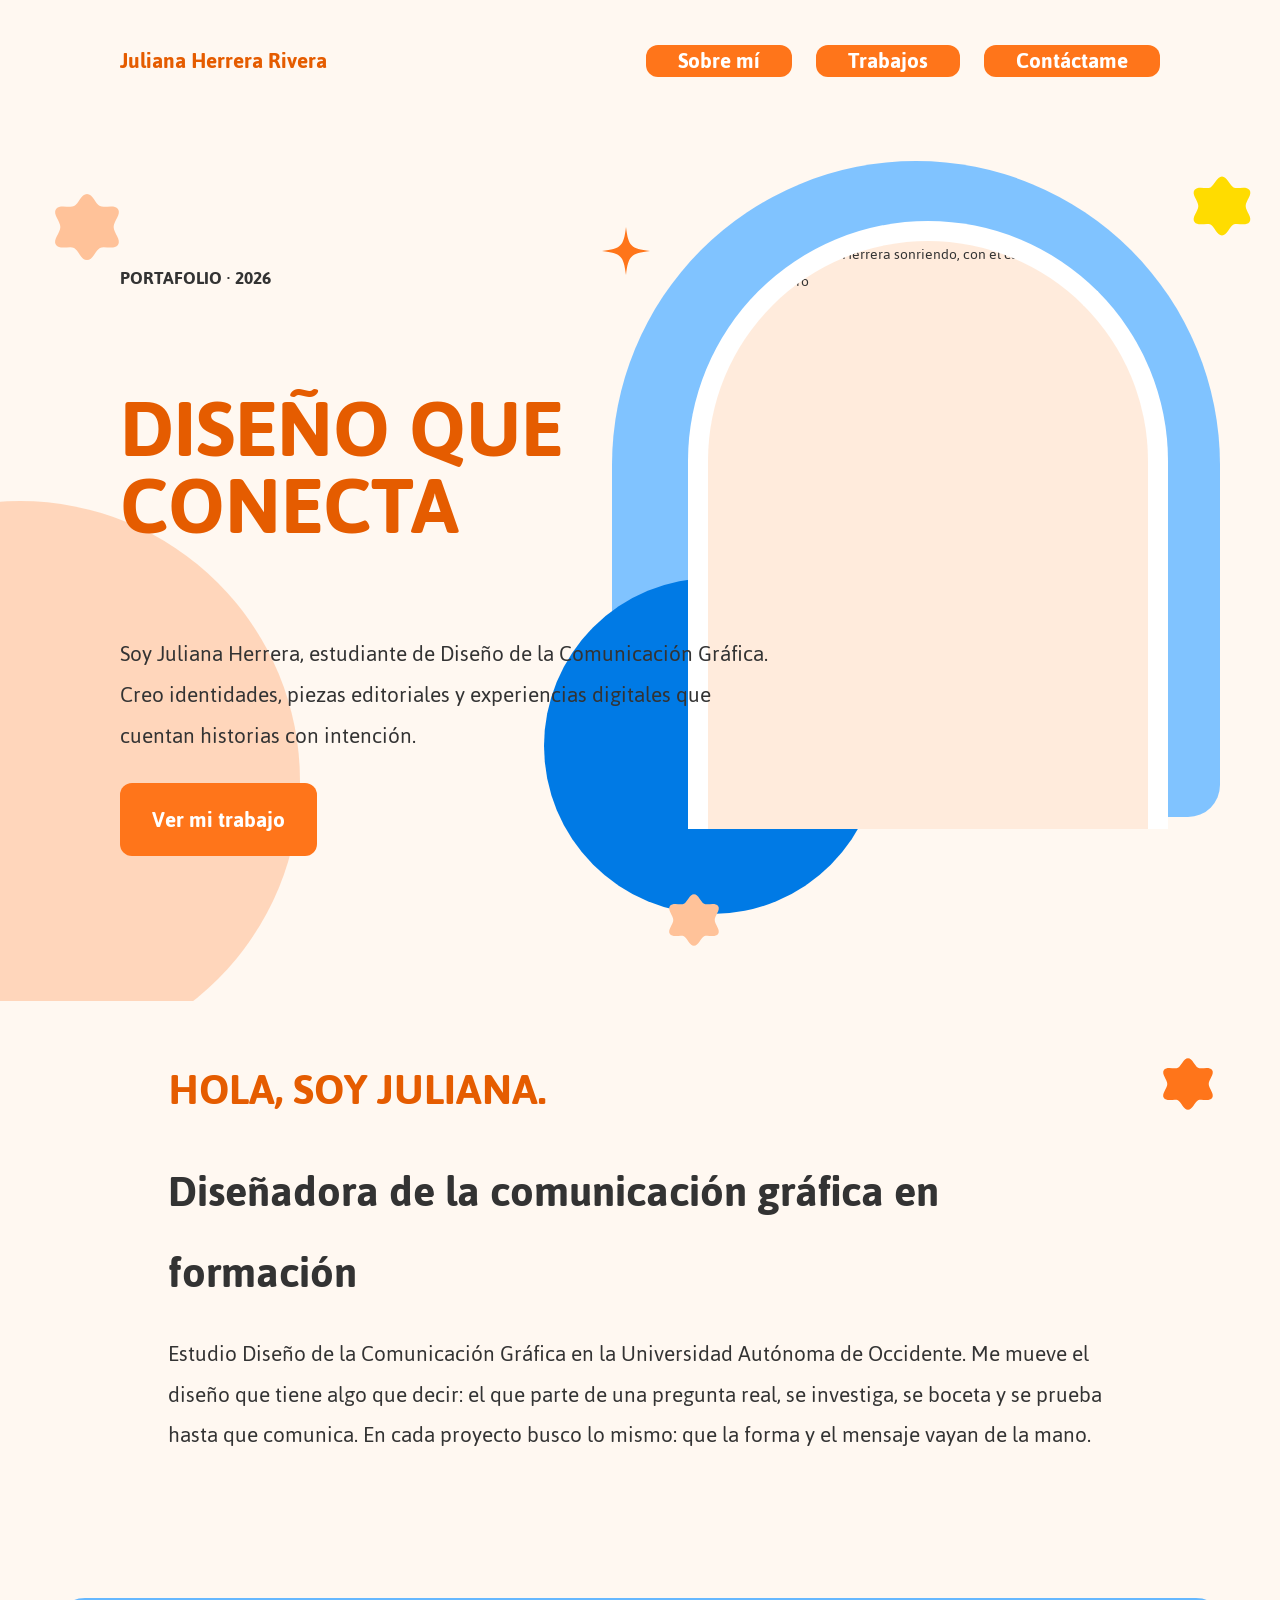
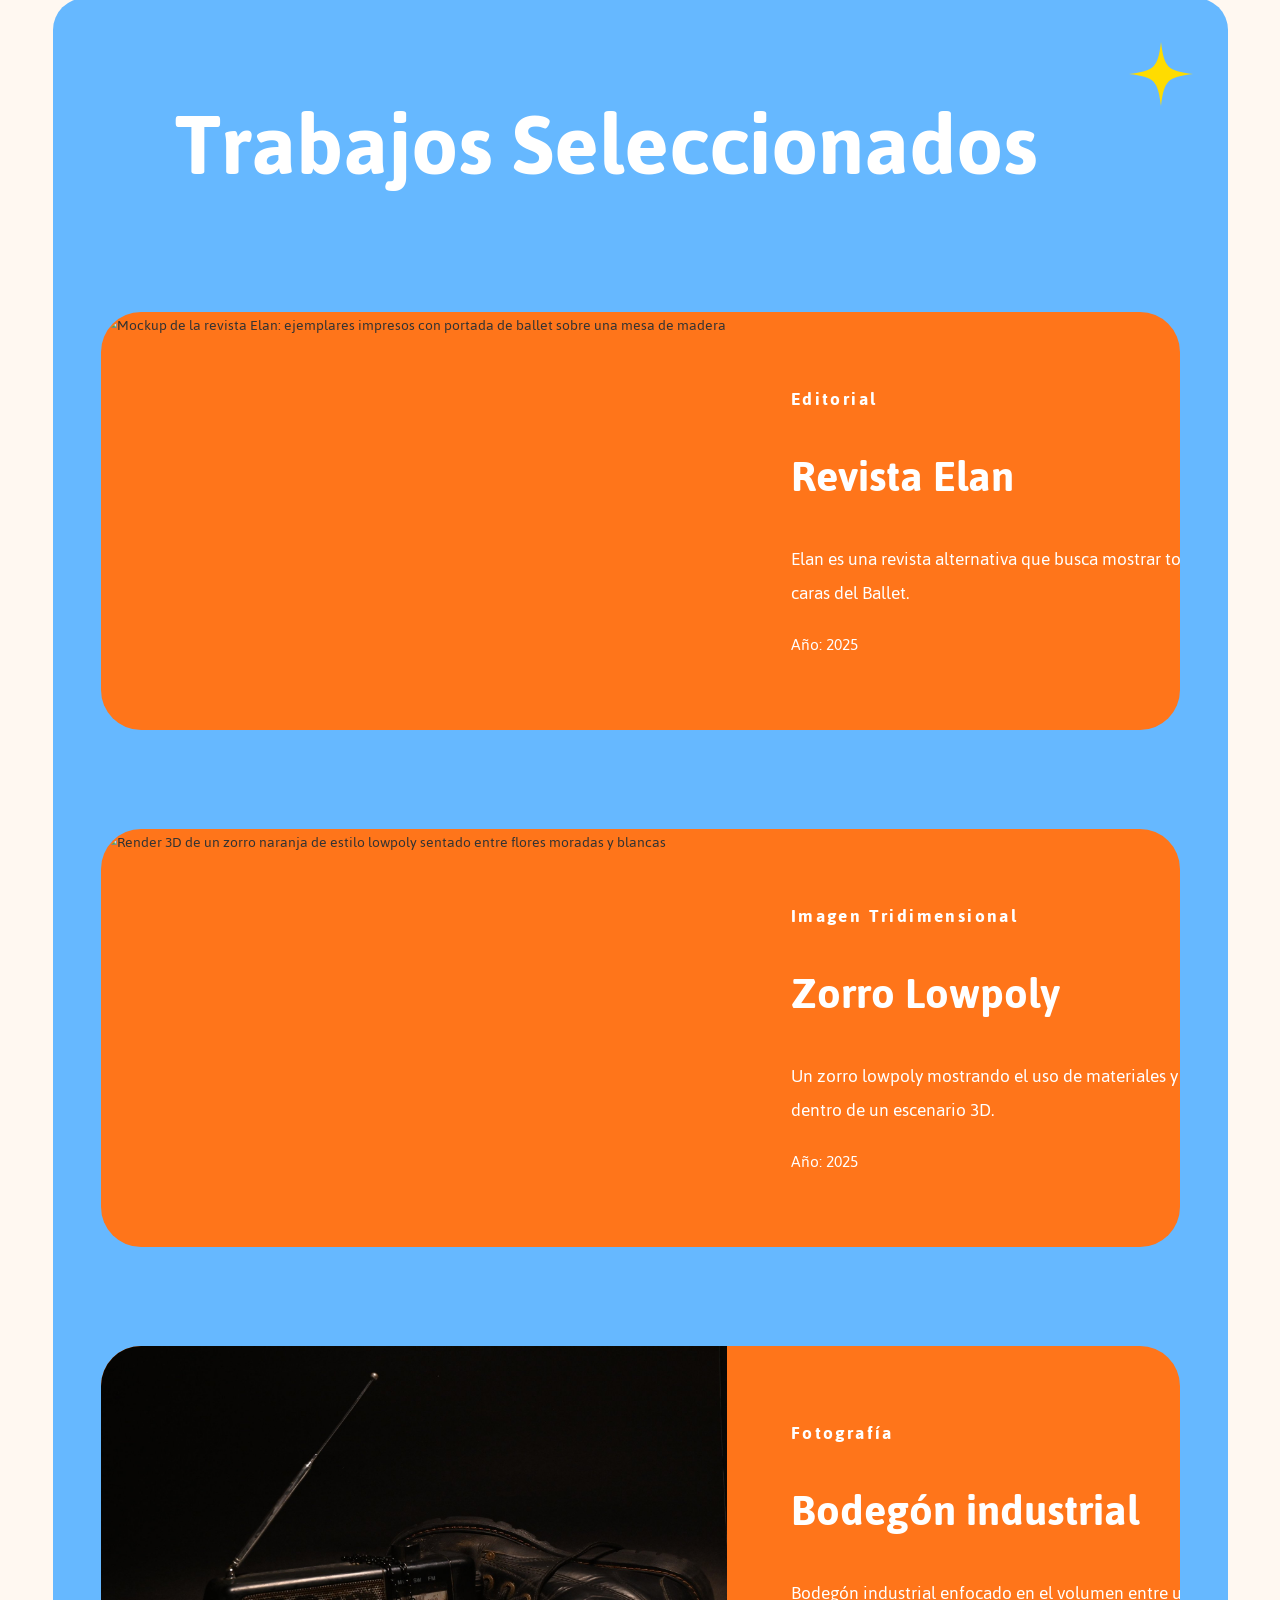
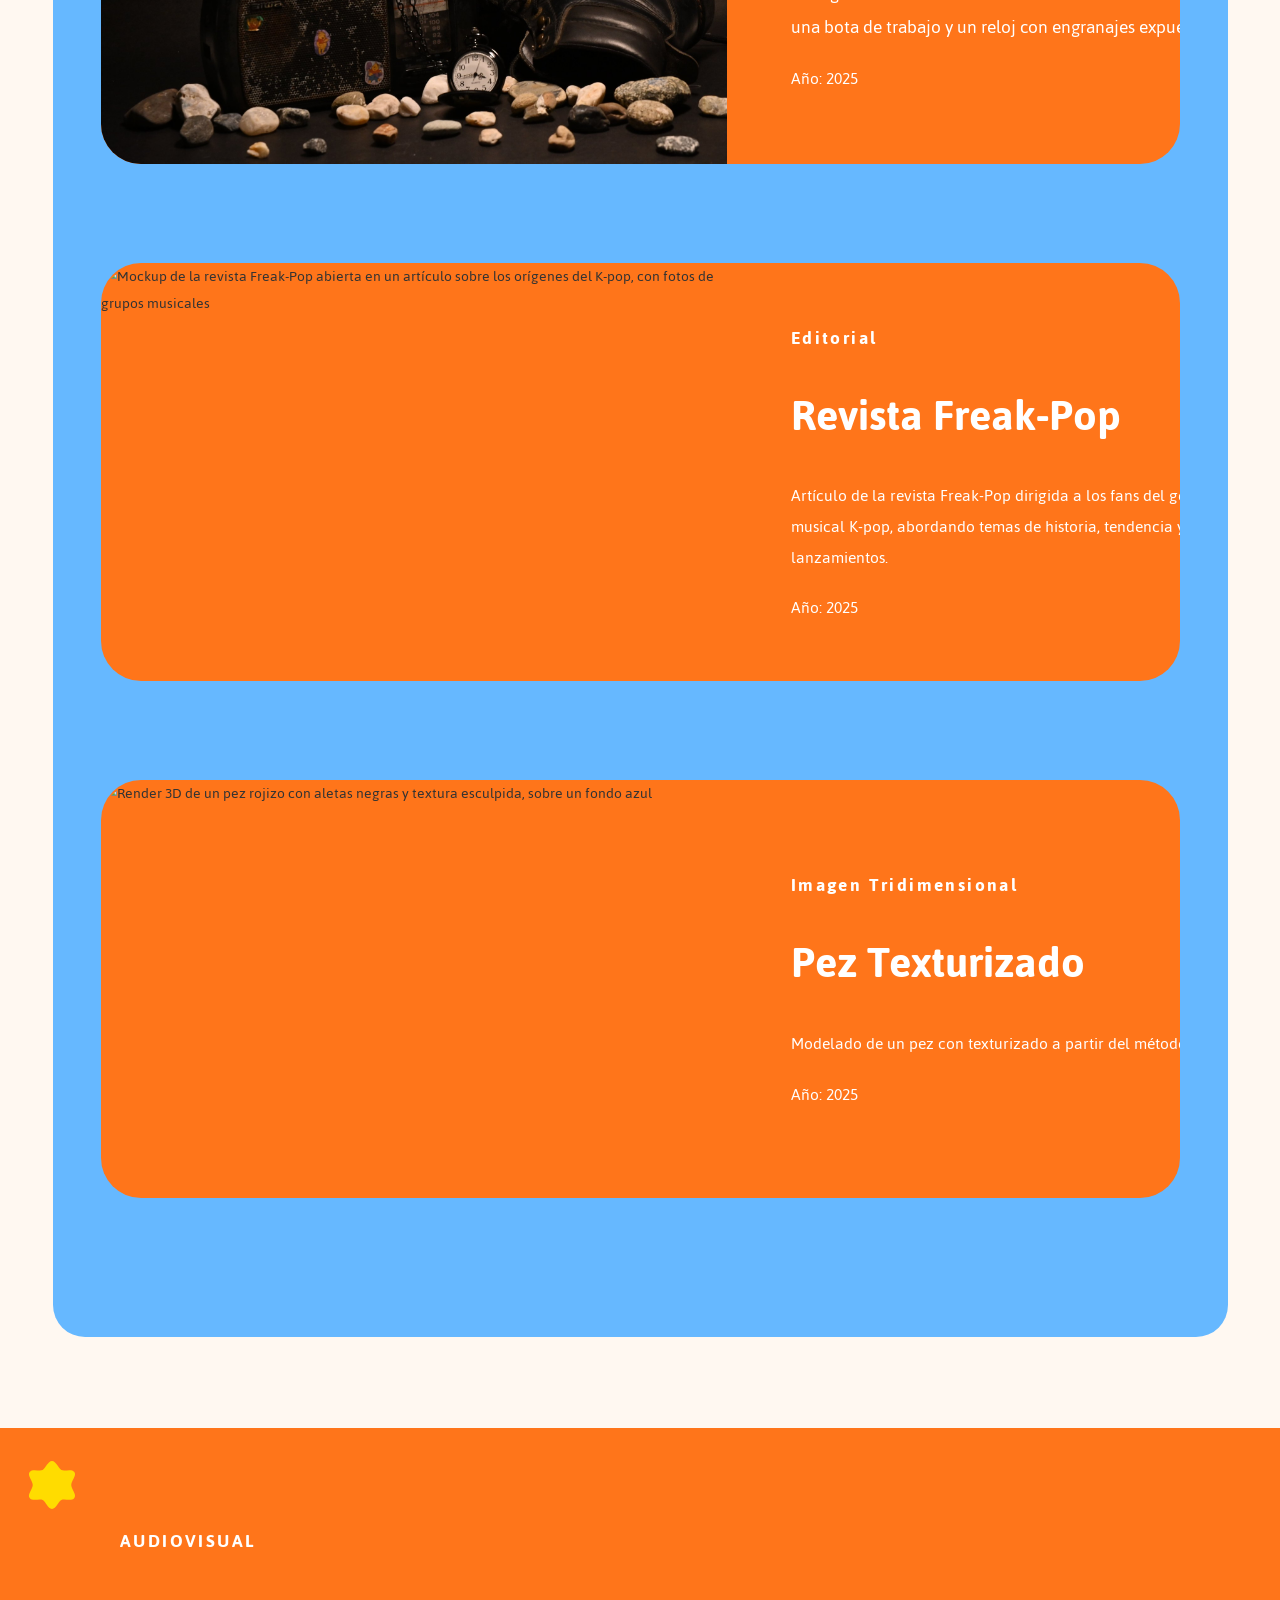
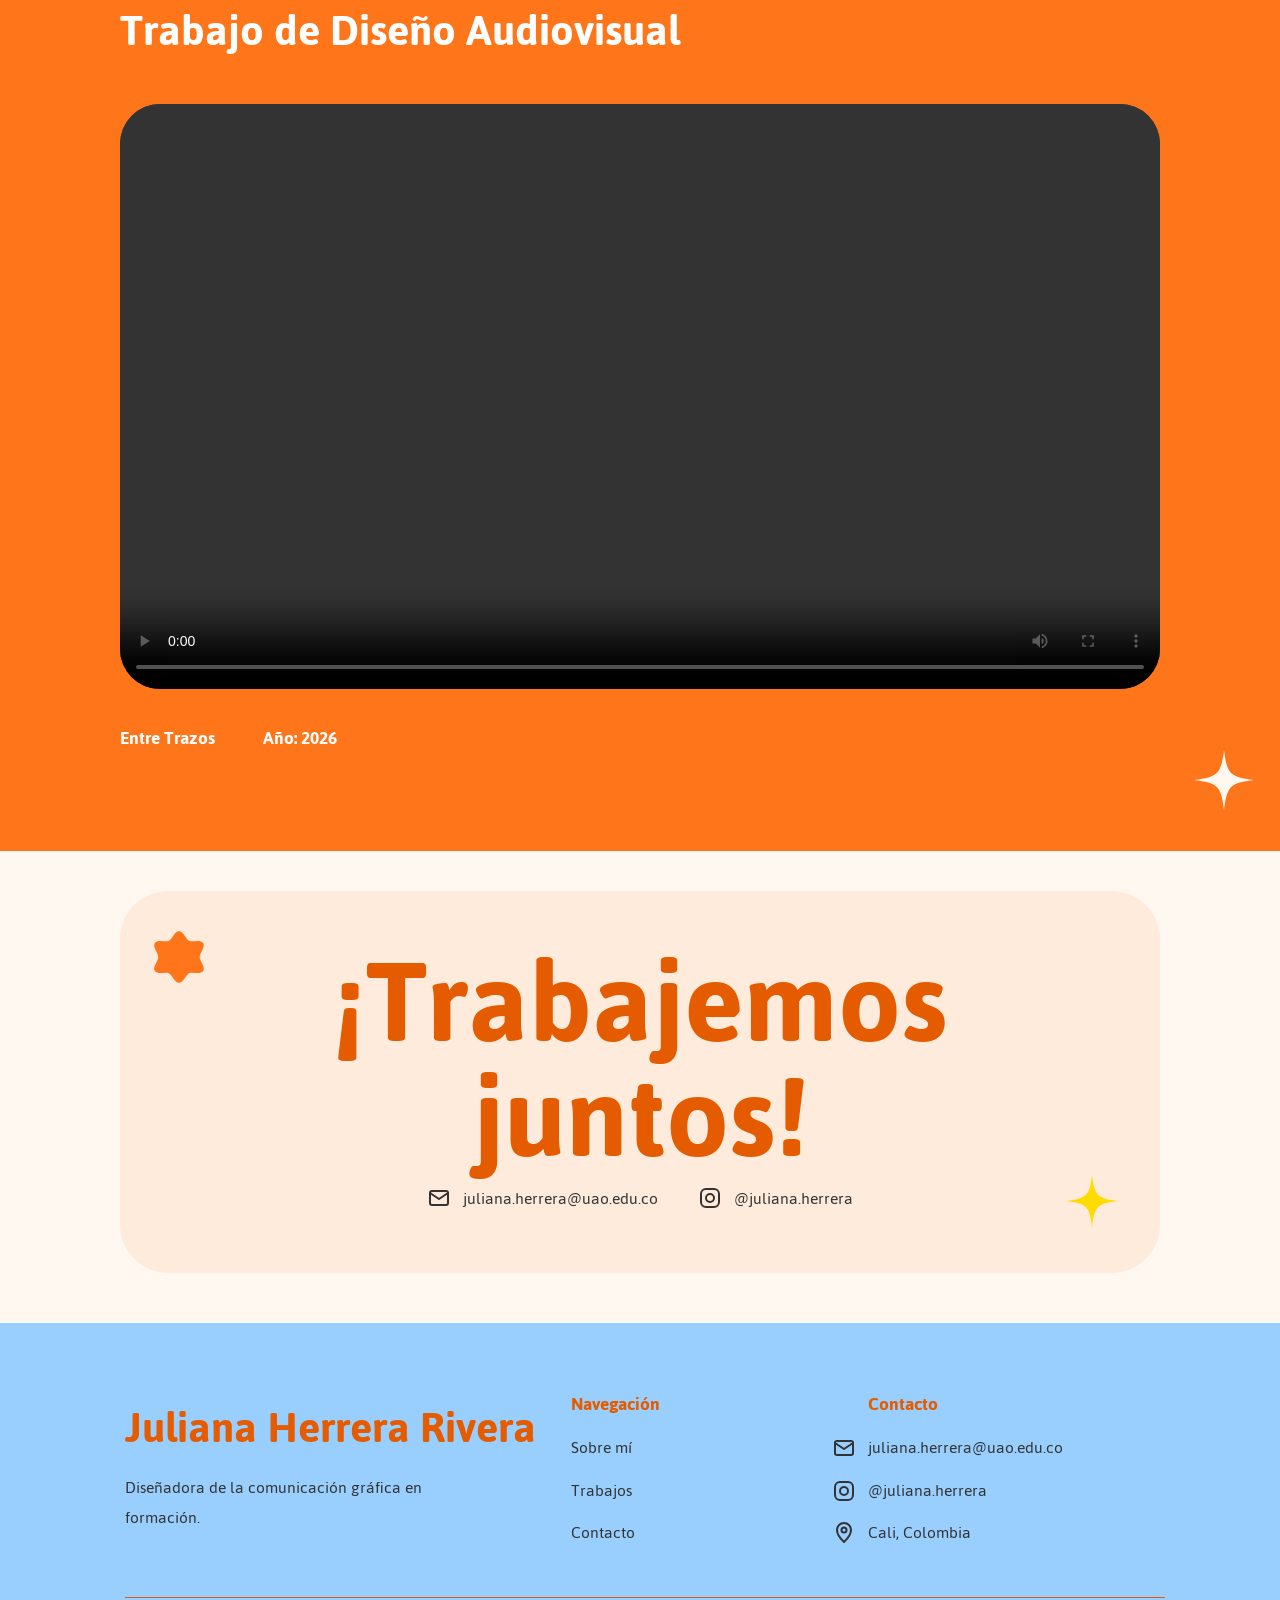
==== Portafolio/index.html @ b4ce2456 "Add files via upload" ====
<!DOCTYPE html>
<html lang="es">
<head>
  <meta charset="UTF-8">
  <meta name="viewport" content="width=device-width, initial-scale=1.0">
  <title>Juliana Herrera Rivera · Portafolio</title>
  <meta name="description" content="Portafolio de Juliana Herrera Rivera, estudiante de Diseño de la Comunicación Gráfica de la Universidad Autónoma de Occidente.">

  <link rel="preconnect" href="https://fonts.googleapis.com">
  <link rel="preconnect" href="https://fonts.gstatic.com" crossorigin>
  <link href="https://fonts.googleapis.com/css2?family=Jaldi:wght@400;700&display=swap" rel="stylesheet">

  <link rel="stylesheet" href="estilos.css">
</head>

<body>
  <!-- Íconos decorativos reutilizables -->
  <svg width="0" height="0" style="position:absolute" aria-hidden="true" focusable="false">
    <symbol id="flor" viewBox="0 0 100 100"><path d="M50 4c8 0 12 14 18 17s20-3 25 4-6 17-6 25 11 18 6 25-19 1-25 4-10 17-18 17-12-14-18-17-20 3-25-4 6-17 6-25S2 32 7 25s19-1 25-4S42 4 50 4z"/></symbol>
    <symbol id="destello" viewBox="0 0 100 100"><path d="M50 0C55 40 60 45 100 50 60 55 55 60 50 100 45 60 40 55 0 50 40 45 45 40 50 0z"/></symbol>
    <symbol id="mail" viewBox="0 0 24 24"><g fill="none" stroke="currentColor" stroke-width="2" stroke-linecap="round" stroke-linejoin="round"><rect x="3" y="5" width="18" height="14" rx="2"/><path d="M3 7l9 6 9-6"/></g></symbol>
    <symbol id="instagram" viewBox="0 0 24 24"><g fill="none" stroke="currentColor" stroke-width="2"><rect x="3" y="3" width="18" height="18" rx="5"/><circle cx="12" cy="12" r="4"/></g></symbol>
    <symbol id="pin" viewBox="0 0 24 24"><g fill="none" stroke="currentColor" stroke-width="2" stroke-linejoin="round"><path d="M12 21s-7-6.5-7-12a7 7 0 0 1 14 0c0 5.5-7 12-7 12z"/><circle cx="12" cy="9" r="2.5"/></g></symbol>
  </svg>

  <a class="skip-link" href="#contenido">Saltar al contenido</a>

  <!-- ===================== HEADER ===================== -->
  <header class="site-header">
    <div class="wrap">
      <a class="logo" href="#inicio" aria-label="Juliana Herrera Rivera, ir al inicio">Juliana Herrera Rivera</a>
      <nav class="nav" aria-label="Navegación principal">
        <ul>
          <li><a class="btn btn--header" href="#sobre-mi">Sobre mí</a></li>
          <li><a class="btn btn--header" href="#trabajos">Trabajos</a></li>
          <li class="nav__cta"><a class="btn btn--header" href="#contacto">Contáctame</a></li>
        </ul>
      </nav>
    </div>
  </header>

  <main id="contenido">

    <!-- ===================== HERO ===================== -->
    <section class="hero" id="inicio" aria-labelledby="titulo-hero">
      <div class="wrap">
        <!-- Capa 1 · Fondo (0.3x) -->
        <div class="parallax-layer" data-speed="0.3" aria-hidden="true"><div class="shape shape--blob"></div></div>

        <div class="hero__text">
          <p class="eyebrow">PORTAFOLIO · 2026</p>
          <h1 id="titulo-hero">DISEÑO QUE<br>CONECTA</h1>
          <p class="hero__lead">Soy Juliana Herrera, estudiante de Diseño de la Comunicación Gráfica. Creo identidades, piezas editoriales y experiencias digitales que cuentan historias con intención.</p>
          <a class="btn btn--cta" href="#trabajos">Ver mi trabajo</a>
        </div>

        <div class="hero__visual">
          <!-- Capa 2 · Medio (0.6x) -->
          <div class="parallax-layer" data-speed="0.3" aria-hidden="true"><div class="shape shape--arch"></div></div>
          <div class="parallax-layer" data-speed="0.6" aria-hidden="true"><div class="shape shape--circle"></div></div>
          <!-- Capa 3 · Frente (1x) -->
          <img class="hero__photo" src="recursos/foto-juliana.jpg" alt="Retrato de Juliana Herrera sonriendo, con el cabello rizado, sobre un fondo oscuro" width="600" height="760">
        </div>

        <svg class="deco deco--desk" style="left:4%; top:8%; width:72px; height:72px; fill:var(--naranja-200)" aria-hidden="true"><use href="#flor"/></svg>
        <svg class="deco deco--estrella-hero" style="left:47%; top:12%; width:48px; height:48px; fill:var(--naranja-700)" aria-hidden="true"><use href="#destello"/></svg>
        <svg class="deco deco--desk" style="right:2%; top:6%; width:64px; height:64px; fill:var(--amarillo-800)" aria-hidden="true"><use href="#flor"/></svg>
        <svg class="deco deco--desk" style="left:52%; bottom:6%; width:56px; height:56px; fill:var(--naranja-200)" aria-hidden="true"><use href="#flor"/></svg>
      </div>
    </section>

    <!-- ===================== SOBRE MÍ ===================== -->
    <section class="about" id="sobre-mi" aria-labelledby="titulo-sobre-mi">
      <div class="wrap">
        <h2 id="titulo-sobre-mi">HOLA, SOY JULIANA.</h2>
        <h3>Diseñadora de la comunicación gráfica en formación</h3>
        <p>Estudio Diseño de la Comunicación Gráfica en la Universidad Autónoma de Occidente. Me mueve el diseño que tiene algo que decir: el que parte de una pregunta real, se investiga, se boceta y se prueba hasta que comunica. En cada proyecto busco lo mismo: que la forma y el mensaje vayan de la mano.</p>
        <svg class="deco deco--desk" style="right:5%; top:12%; width:56px; height:56px; fill:var(--naranja-700)" aria-hidden="true"><use href="#flor"/></svg>
      </div>
    </section>

    <!-- ===================== TRABAJOS ===================== -->
    <section class="work" id="trabajos" aria-labelledby="titulo-trabajos">
      <div class="wrap">
        <div class="work__block">
          <svg class="deco" style="right:3%; top:1.5%; width:64px; height:64px; fill:var(--amarillo-800)" aria-hidden="true"><use href="#destello"/></svg>
          <h2 id="titulo-trabajos">Trabajos Seleccionados</h2>

          <div class="projects">
            <article class="project" aria-labelledby="p1">
              <figure class="project__media"><img src="recursos/Mockup%20elan.jpg" alt="Mockup de la revista Elan: ejemplares impresos con portada de ballet sobre una mesa de madera" loading="lazy"></figure>
              <div class="project__body">
                <p class="project__cat">Editorial</p>
                <h3 id="p1">Revista Elan</h3>
                <p class="project__desc">Elan es una revista alternativa que busca mostrar todas las caras del Ballet.</p>
                <p class="project__year">Año: 2025</p>
              </div>
            </article>

            <article class="project" aria-labelledby="p2">
              <figure class="project__media"><img src="recursos/Zorro%20y%20flores.png" alt="Render 3D de un zorro naranja de estilo lowpoly sentado entre flores moradas y blancas" loading="lazy"></figure>
              <div class="project__body">
                <p class="project__cat">Imagen Tridimensional</p>
                <h3 id="p2">Zorro Lowpoly</h3>
                <p class="project__desc">Un zorro lowpoly mostrando el uso de materiales y luces dentro de un escenario 3D.</p>
                <p class="project__year">Año: 2025</p>
              </div>
            </article>

            <article class="project" aria-labelledby="p3">
              <figure class="project__media"><img src="recursos/bodegon.jpg" alt="Fotografía de bodegón sobre fondo negro: una radio antigua, una bota de trabajo, un reloj de bolsillo y piedras" loading="lazy"></figure>
              <div class="project__body">
                <p class="project__cat">Fotografía</p>
                <h3 id="p3">Bodegón industrial</h3>
                <p class="project__desc">Bodegón industrial enfocado en el volumen entre una radio, una bota de trabajo y un reloj con engranajes expuestos.</p>
                <p class="project__year">Año: 2025</p>
              </div>
            </article>

            <article class="project" aria-labelledby="p4">
              <figure class="project__media"><img src="recursos/Mouckup%20Freak%20pop.jpg" alt="Mockup de la revista Freak-Pop abierta en un artículo sobre los orígenes del K-pop, con fotos de grupos musicales" loading="lazy"></figure>
              <div class="project__body">
                <p class="project__cat">Editorial</p>
                <h3 id="p4">Revista Freak-Pop</h3>
                <p class="project__desc project__desc--sm">Artículo de la revista Freak-Pop dirigida a los fans del género musical K-pop, abordando temas de historia, tendencia y lanzamientos.</p>
                <p class="project__year">Año: 2025</p>
              </div>
            </article>

            <article class="project" aria-labelledby="p5">
              <figure class="project__media"><img src="recursos/Pescado.png" alt="Render 3D de un pez rojizo con aletas negras y textura esculpida, sobre un fondo azul" loading="lazy"></figure>
              <div class="project__body">
                <p class="project__cat">Imagen Tridimensional</p>
                <h3 id="p5">Pez Texturizado</h3>
                <p class="project__desc project__desc--sm">Modelado de un pez con texturizado a partir del método esculpir.</p>
                <p class="project__year">Año: 2025</p>
              </div>
            </article>
          </div>
        </div>
      </div>
    </section>

    <!-- ===================== VIDEO ===================== -->
    <section class="video-section" id="audiovisual" aria-labelledby="titulo-video">
      <div class="wrap">
        <p class="eyebrow">AUDIOVISUAL</p>
        <h2 id="titulo-video">Trabajo de Diseño Audiovisual</h2>
        <video controls playsinline preload="metadata" aria-label="Video Entre Trazos, trabajo de diseño audiovisual">
          <source src="recursos/entre%20trazos_definitivo%20whatsapp.mp4" type="video/mp4">
          Tu navegador no puede reproducir este video.
        </video>
        <p class="ficha"><span>Entre Trazos</span><span>Año: 2026</span></p>
        <svg class="deco" style="left:2%; top:3%; width:52px; height:52px; fill:var(--amarillo-800)" aria-hidden="true"><use href="#flor"/></svg>
        <svg class="deco deco--desk" style="right:2%; bottom:4%; width:60px; height:60px; fill:var(--crema-100)" aria-hidden="true"><use href="#destello"/></svg>
      </div>
    </section>

    <!-- ===================== CONTACTO ===================== -->
    <section class="contact" id="contacto" aria-labelledby="titulo-contacto">
      <div class="wrap">
        <div class="contact__box">
          <h2 id="titulo-contacto">¡Trabajemos juntos!</h2>
          <ul class="social">
            <li><a href="mailto:juliana.herrera@uao.edu.co"><svg class="ico" aria-hidden="true"><use href="#mail"/></svg><span class="sr-only">Correo: </span>juliana.herrera@uao.edu.co</a></li>
            <li><a href="https://www.instagram.com/juliana.herrera" target="_blank" rel="noopener"><svg class="ico" aria-hidden="true"><use href="#instagram"/></svg><span class="sr-only">Instagram: </span>@juliana.herrera<span class="sr-only"> (se abre en otra pestaña)</span></a></li>
          </ul>
          <svg class="deco" style="left:3%; top:10%; width:56px; height:56px; fill:var(--naranja-700)" aria-hidden="true"><use href="#flor"/></svg>
          <svg class="deco deco--desk" style="right:4%; bottom:12%; width:52px; height:52px; fill:var(--amarillo-800)" aria-hidden="true"><use href="#destello"/></svg>
        </div>
      </div>
    </section>
  </main>

  <!-- ===================== FOOTER ===================== -->
  <footer class="site-footer">
    <div class="wrap">
      <div class="footer__cols">
        <div>
          <a class="footer__logo" href="#inicio" aria-label="Juliana Herrera Rivera, volver al inicio">Juliana Herrera Rivera</a>
          <p class="footer__bio">Diseñadora de la comunicación gráfica en formación.</p>
        </div>
        <nav class="footer__col" aria-label="Navegación del pie de página">
          <h2>Navegación</h2>
          <ul>
            <li><a href="#sobre-mi">Sobre mí</a></li>
            <li><a href="#trabajos">Trabajos</a></li>
            <li><a href="#contacto">Contacto</a></li>
          </ul>
        </nav>
        <div class="footer__col">
          <h2>Contacto</h2>
          <ul class="footer__contact">
            <li><svg class="ico" aria-hidden="true"><use href="#mail"/></svg><a href="mailto:juliana.herrera@uao.edu.co"><span class="sr-only">Correo: </span>juliana.herrera@uao.edu.co</a></li>
            <li><svg class="ico" aria-hidden="true"><use href="#instagram"/></svg><a href="https://www.instagram.com/juliana.herrera" target="_blank" rel="noopener"><span class="sr-only">Instagram: </span>@juliana.herrera<span class="sr-only"> (se abre en otra pestaña)</span></a></li>
            <li><svg class="ico" aria-hidden="true"><use href="#pin"/></svg><span><span class="sr-only">Ubicación: </span>Cali, Colombia</span></li>
          </ul>
        </div>
      </div>
      <hr class="footer__divider">
    </div>
  </footer>

  <script>
    // Parallax del hero: cada capa se mueve a su propia velocidad
    const layers = document.querySelectorAll('.parallax-layer');
    if (!window.matchMedia('(prefers-reduced-motion: reduce)').matches) {
      let ticking = false;
      window.addEventListener('scroll', () => {
        if (ticking) return;
        ticking = true;
        requestAnimationFrame(() => {
          const y = window.scrollY;
          layers.forEach(l => { l.style.transform = `translateY(${y * parseFloat(l.dataset.speed) * 0.4}px)`; });
          ticking = false;
        });
      }, { passive: true });
    }
  </script>
</body>
</html>
---- Portafolio/estilos.css ----
/* Portafolio · Juliana Herrera Rivera — estilos */

/* =========================================================
   1. TOKENS — valores exactos del Figma
   ========================================================= */
:root {
  --naranja-900: #e55c00;
  --naranja-700: #ff751a;
  --naranja-200: #ffc299;
  --azul-900:    #007ae5;
  --azul-400:    #66b8ff;
  --azul-300:    #80c3ff;
  --azul-200:    #99cfff;
  --amarillo-800:#ffdc00;
  --amarillo-200:#fff199;
  --gris-900:    #333333;
  --blanco:      #ffffff;
  --crema-100:   #fff8f1;
  --crema-200:   #ffebdc;

  --font: "Jaldi", system-ui, sans-serif;
  --pad: 120px;
}

/* =========================================================
   2. BASE
   ========================================================= */
*, *::before, *::after { box-sizing: border-box; }
html { scroll-behavior: smooth; }
body { margin: 0; font-family: var(--font); color: var(--gris-900); background: var(--crema-100); overflow-x: hidden; }
img, video { display: block; max-width: 100%; }
h1, h2, h3, p, figure, ul { margin: 0; }
ul { padding: 0; list-style: none; }
a { color: inherit; }
section[id] { scroll-margin-top: 121px; }
.wrap { position: relative; width: 100%; max-width: 1920px; margin: 0 auto; }

/* Accesibilidad */
:focus-visible { outline: 3px solid var(--azul-900); outline-offset: 4px; border-radius: 12px; }
.sr-only { position: absolute; width: 1px; height: 1px; padding: 0; margin: -1px; overflow: hidden; clip: rect(0 0 0 0); white-space: nowrap; border: 0; }
.skip-link { position: absolute; left: 16px; top: -100px; z-index: 100; background: var(--gris-900); color: var(--blanco); padding: 12px 20px; border-radius: 12px; font-weight: 700; text-decoration: none; }
.skip-link:focus { top: 16px; }

/* =========================================================
   3. BOTÓN (Default #ff751a / #e55c00 — Hover con sombra de luz)
   ========================================================= */
.btn {
  display: inline-flex; align-items: center; justify-content: center;
  border-radius: 12px; font: 700 24px/1 var(--font); color: var(--blanco); text-decoration: none;
  transition: box-shadow .3s ease-out, transform .3s ease-out;
}
.btn:hover { box-shadow: 0 0 28px 2px rgb(255 117 26 / .55), 0 8px 20px rgb(255 117 26 / .35); transform: translateY(-2px); }
.btn:focus-visible { outline: none; box-shadow: 0 0 0 3px var(--blanco), 0 0 0 6px var(--gris-900); }
.btn--header { background: var(--naranja-700); height: 32px; padding: 0 54px; }
.btn--cta { background: var(--naranja-700); height: 73px; padding: 0 32px; }

/* =========================================================
   4. HEADER (121px)
   ========================================================= */
.site-header { position: sticky; top: 0; z-index: 50; background: var(--crema-100); }
.site-header .wrap { height: 121px; display: grid; grid-template-columns: 420px 1fr; align-items: center; padding: 0 94px 0 var(--pad); }
.logo { font-weight: 700; font-size: 24px; color: var(--naranja-900); text-decoration: none; white-space: nowrap; }
.nav ul { display: flex; justify-content: space-between; align-items: center; }

/* =========================================================
   5. HERO (880px) + parallax
   ========================================================= */
.hero { position: relative; overflow: hidden; }
.hero .wrap { height: 880px; }
.hero__text { position: absolute; left: var(--pad); top: 140px; z-index: 3; }
.eyebrow { font-weight: 700; font-size: 20px; color: var(--gris-900); }
.hero h1 { margin-top: 96px; font-size: 128px; line-height: .86; font-weight: 700; color: var(--naranja-900); }
.hero__lead { margin-top: 89px; width: 660px; font-size: 24px; line-height: 1.7; }
.hero .btn--cta { margin-top: 27px; }

.shape { position: absolute; }
.shape--blob   { left: -260px; top: 380px; width: 560px; height: 560px; border-radius: 50%; background: var(--naranja-200); opacity: .61; }
.shape--arch   { right: 60px; top: 40px; width: 760px; height: 820px; border-radius: 380px 380px 40px 40px; background: var(--azul-300); }
.shape--circle { right: 500px; top: 457px; width: 420px; height: 420px; border-radius: 50%; background: var(--azul-900); }
.hero__photo {
  position: absolute; right: 140px; top: 120px; width: 600px; height: 760px; z-index: 2;
  border: 20px solid var(--blanco); border-bottom: 0; border-radius: 300px 300px 0 0;
  object-fit: cover; object-position: 46% 30%; background: var(--crema-200);
}
.parallax-layer { position: absolute; inset: 0; pointer-events: none; will-change: transform; }

/* Íconos flotantes (muy poco movimiento) */
.deco { position: absolute; pointer-events: none; z-index: 1; animation: flotar 3.6s ease-in-out infinite alternate; }
.deco:nth-of-type(2n) { animation-delay: -1.8s; }
.deco:nth-of-type(3n) { animation-duration: 4.4s; }
@keyframes flotar { from { transform: translateY(0) rotate(0); } to { transform: translateY(-8px) rotate(10deg); } }

/* =========================================================
   6. SOBRE MÍ (340px)
   ========================================================= */
.about .wrap { padding: 48px 168px 0; min-height: 340px; display: flex; flex-direction: column; gap: 20px; }
.about h2 { font-size: 48px; font-weight: 700; line-height: 1.7; color: var(--naranja-900); }
.about h3 { font-size: 48px; font-weight: 700; line-height: 1.7; color: var(--gris-900); }
.about p  { font-size: 24px; line-height: 1.7; max-width: 1584px; }

/* =========================================================
   7. TRABAJOS (Frame azul #66b8ff, cards #ff751a)
   ========================================================= */
.work { padding: 142px 0 91px; }
.work__block { position: relative; margin: 0 52px 0 53px; background: var(--azul-400); border-radius: 32px; padding: 66px 0 139px; }
.work h2 { margin-left: 122px; font-size: 96px; font-weight: 700; line-height: 1.7; color: var(--blanco); }
.projects { display: flex; flex-direction: column; gap: 99px; width: 1524px; max-width: calc(100% - 64px); margin: 85px auto 0; }

.project {
  display: grid; grid-template-columns: 880px 1fr; height: 418px;
  background: var(--naranja-700); border-radius: 40px; overflow: hidden;
  outline: 3px solid transparent; outline-offset: -3px;
  transition: transform .35s ease-out, box-shadow .35s ease-out, outline-color .35s ease-out;
}
.project:hover, .project:focus-within {
  transform: scale(1.018);
  outline-color: var(--amarillo-200);
  box-shadow: 0 0 40px 4px rgb(255 102 0 / .65), 0 0 12px rgb(255 220 0 / .45);
}
.project__media img { width: 100%; height: 100%; object-fit: cover; }
.project__body { display: flex; flex-direction: column; justify-content: center; padding: 0 64px; color: var(--blanco); }
.project__cat { font-size: 20px; font-weight: 700; letter-spacing: .12em; line-height: 1.7; }
.project__body h3 { margin-top: 20px; font-size: 48px; font-weight: 700; line-height: 1.7; }
.project__body h3::after { content: ""; display: block; width: 0; height: 5px; border-radius: 3px; background: var(--amarillo-800); transition: width .35s ease-out; }
.project:hover h3::after, .project:focus-within h3::after { width: 140px; }
.project__desc { margin-top: 20px; width: 480px; max-width: 100%; font-size: 20px; line-height: 1.7; }
.project__desc--sm { font-size: 18px; }
.project__year { margin-top: 20px; font-size: 18px; line-height: 1.7; }

/* =========================================================
   8. VIDEO (#ff751a, 1382px)
   ========================================================= */
.video-section { position: relative; background: var(--naranja-700); color: var(--blanco); overflow: hidden; }
.video-section .wrap { padding: 96px var(--pad); }
.video-section .eyebrow { color: var(--blanco); letter-spacing: .12em; }
.video-section h2 { margin-top: 32px; font-size: 48px; font-weight: 700; line-height: 1.7; }
.video-section video { margin-top: 32px; width: 100%; aspect-ratio: 16 / 9; border-radius: 40px; background: var(--gris-900); object-fit: cover; }
.video-section .ficha { margin-top: 32px; font-size: 20px; font-weight: 700; display: flex; gap: 48px; }

/* =========================================================
   9. CONTACTO
   ========================================================= */
.contact .wrap { padding: 40px var(--pad) 50px; }
.contact__box { position: relative; background: var(--crema-200); border-radius: 48px; min-height: 382px; display: flex; flex-direction: column; align-items: center; justify-content: center; gap: 8px; padding: 48px; text-align: center; }
.contact h2 { font-size: 128px; line-height: .9; font-weight: 700; color: var(--naranja-900); }
.social { display: flex; flex-wrap: wrap; justify-content: center; gap: 12px 40px; }
.social a { display: inline-flex; align-items: center; gap: 12px; font-size: 18px; text-decoration: none; overflow-wrap: anywhere; }
.social a:hover { color: var(--naranja-900); text-decoration: underline; }
.ico { width: 24px; height: 24px; flex: none; }

/* =========================================================
   10. FOOTER (#99cfff, 454px)
   ========================================================= */
.site-footer { background: var(--azul-200); }
.site-footer .wrap { min-height: 454px; padding: 64px 115px 64px 125px; }
.footer__cols { display: grid; grid-template-columns: 887px 564px 1fr; }
.footer__logo { font-size: 48px; font-weight: 700; line-height: 1.7; color: var(--naranja-900); text-decoration: none; }
.footer__bio { margin-top: 4px; width: 368px; font-size: 18px; line-height: 1.7; }
.footer__col h2 { font-size: 20px; font-weight: 700; line-height: 1.7; color: var(--naranja-900); }
.footer__col ul { margin-top: 12px; display: flex; flex-direction: column; gap: 12px; font-size: 18px; line-height: 1.7; }
.footer__col a { text-decoration: none; }
.footer__col a:hover { text-decoration: underline; }
.footer__contact li { display: flex; align-items: center; gap: 12px; margin-left: -36px; }
.footer__divider { margin-top: 48px; height: 1px; background: var(--naranja-900); border: 0; }

/* =========================================================
   11. RESPONSIVE (pantallas medianas y Mobile · iPhone 16)
   ========================================================= */
@media (max-width: 1700px) {
  .site-header .wrap { grid-template-columns: auto 1fr; gap: 48px; padding-right: var(--pad); }
  .nav ul { justify-content: flex-end; gap: 24px; }
  .btn--header { padding: 0 32px; }
  .projects { width: auto; margin-inline: 48px; }
  .project { grid-template-columns: 58% 1fr; }
  .footer__cols { grid-template-columns: 1.5fr 1fr 1fr; }
  .hero h1 { font-size: clamp(64px, 7vw, 128px); }
  .shape--arch { transform: scale(.8); transform-origin: top right; }
  .shape--circle { transform: scale(.8); transform-origin: top right; right: 400px; }
  .hero__photo { width: 480px; height: 608px; top: 100px; right: 112px; }
}

@media (max-width: 900px) {
  :root { --pad: 20px; }
  section[id] { scroll-margin-top: 72px; }
  .site-header .wrap { height: 72px; padding: 0 var(--pad); grid-template-columns: 1fr auto; gap: 12px; }
  .logo { font-size: 20px; white-space: normal; line-height: 1.1; }
  .nav li:not(.nav__cta) { display: none; }   /* en Mobile solo queda Contáctame, como en el Figma */
  .btn--header { height: 40px; padding: 0 16px; font-size: 20px; }

  .hero .wrap { height: auto; display: flex; flex-direction: column; padding: 24px var(--pad) 48px; }
  .hero__text { position: relative; left: 0; top: 0; }
  .hero h1 { margin-top: 16px; font-size: 64px; }
  .hero__lead { margin-top: 24px; width: auto; font-size: 18px; }
  .hero .btn--cta { margin-top: 24px; width: 100%; height: 56px; }
  .hero__visual { position: relative; height: 440px; margin-top: 32px; }
  .shape--blob { display: none; }
  .shape--arch { transform: none; right: 0; top: 0; width: 320px; height: 430px; border-radius: 160px 160px 24px 24px; }
  .shape--circle { transform: none; right: auto; left: -20px; top: auto; bottom: 0; width: 200px; height: 200px; }
  .hero__photo { right: 24px; top: 40px; width: 270px; height: 400px; border-width: 10px; border-radius: 135px 135px 0 0; }

  .about .wrap { padding: 32px var(--pad) 48px; min-height: 0; gap: 12px; }
  .about h2 { font-size: 40px; line-height: 1.2; }
  .about h3 { font-size: 24px; line-height: 1.3; }
  .about p { font-size: 18px; }

  .work { padding: 0 0 48px; }
  .work__block { margin: 0 12px; padding: 32px 0; border-radius: 32px; }
  .work h2 { margin-left: 20px; font-size: 40px; line-height: 1.2; }
  .projects { margin: 24px 12px 0; gap: 20px; }
  .project { grid-template-columns: 1fr; height: auto; border-radius: 28px; }
  .project__media { height: 260px; }
  .project__body { padding: 24px 24px 32px; }
  .project__body h3 { margin-top: 8px; font-size: 36px; line-height: 1.3; }
  .project__desc { margin-top: 12px; font-size: 18px; width: auto; }
  .project__year { margin-top: 12px; }

  .video-section .wrap { padding: 48px var(--pad); }
  .video-section h2 { margin-top: 12px; font-size: 36px; line-height: 1.2; }
  .video-section video, .video-section .ficha { margin-top: 20px; }
  .video-section video { border-radius: 24px; }

  .contact .wrap { padding: 32px 12px 48px; }
  .contact__box { min-height: 0; padding: 32px 20px; border-radius: 32px; gap: 16px; }
  .contact h2 { font-size: 48px; }
  .social { flex-direction: column; align-items: center; }

  .site-footer .wrap { min-height: 0; padding: 48px var(--pad) 32px; }
  .footer__cols { grid-template-columns: 1fr; gap: 32px; }
  .footer__logo { font-size: 32px; line-height: 1.3; }
  .footer__bio { margin-top: 8px; width: auto; }
  .footer__contact li { margin-left: 0; }
  .deco--desk { display: none; }
  .deco--estrella-hero { left: auto !important; right: 24px; top: 26px !important; width: 32px !important; height: 32px !important; }
}

@media (prefers-reduced-motion: reduce) {
  html { scroll-behavior: auto; }
  .deco { animation: none; }
  .parallax-layer { transform: none !important; }
  .btn, .project, .project__body h3::after { transition: none; }
}
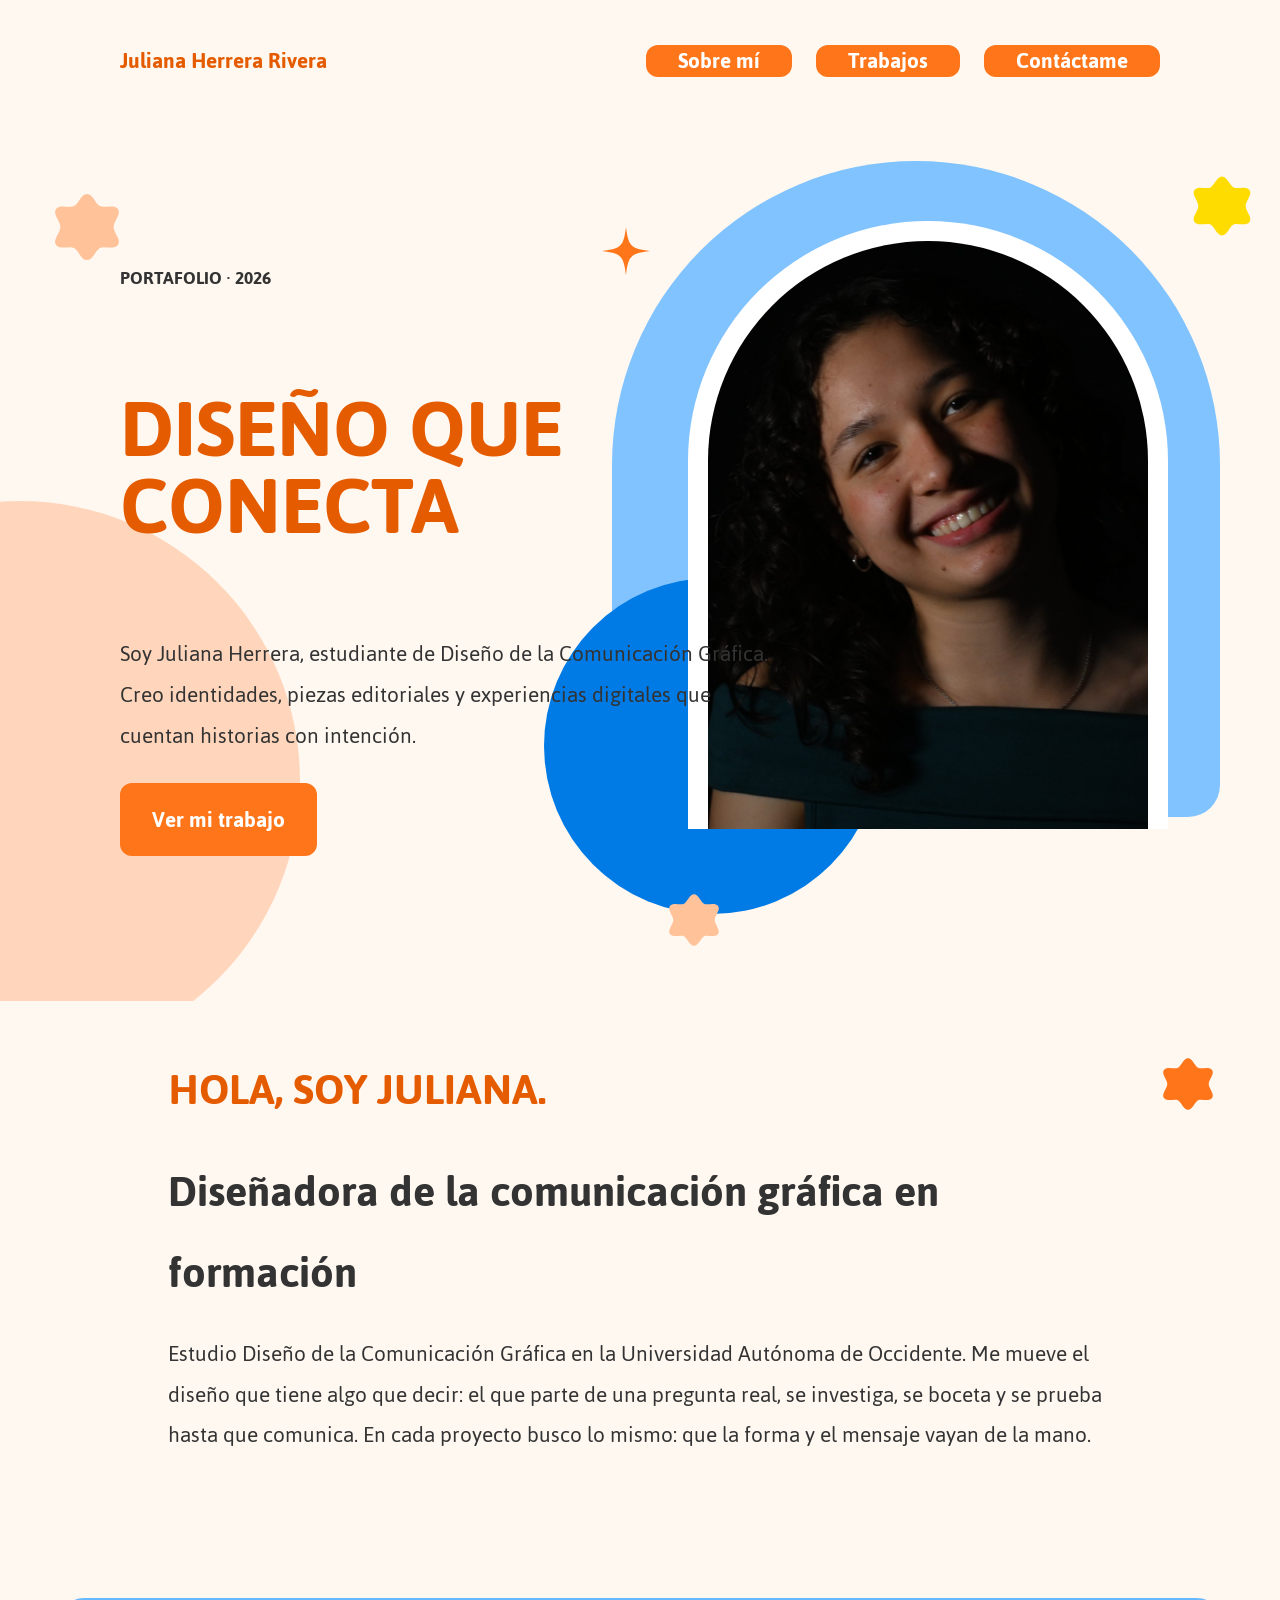
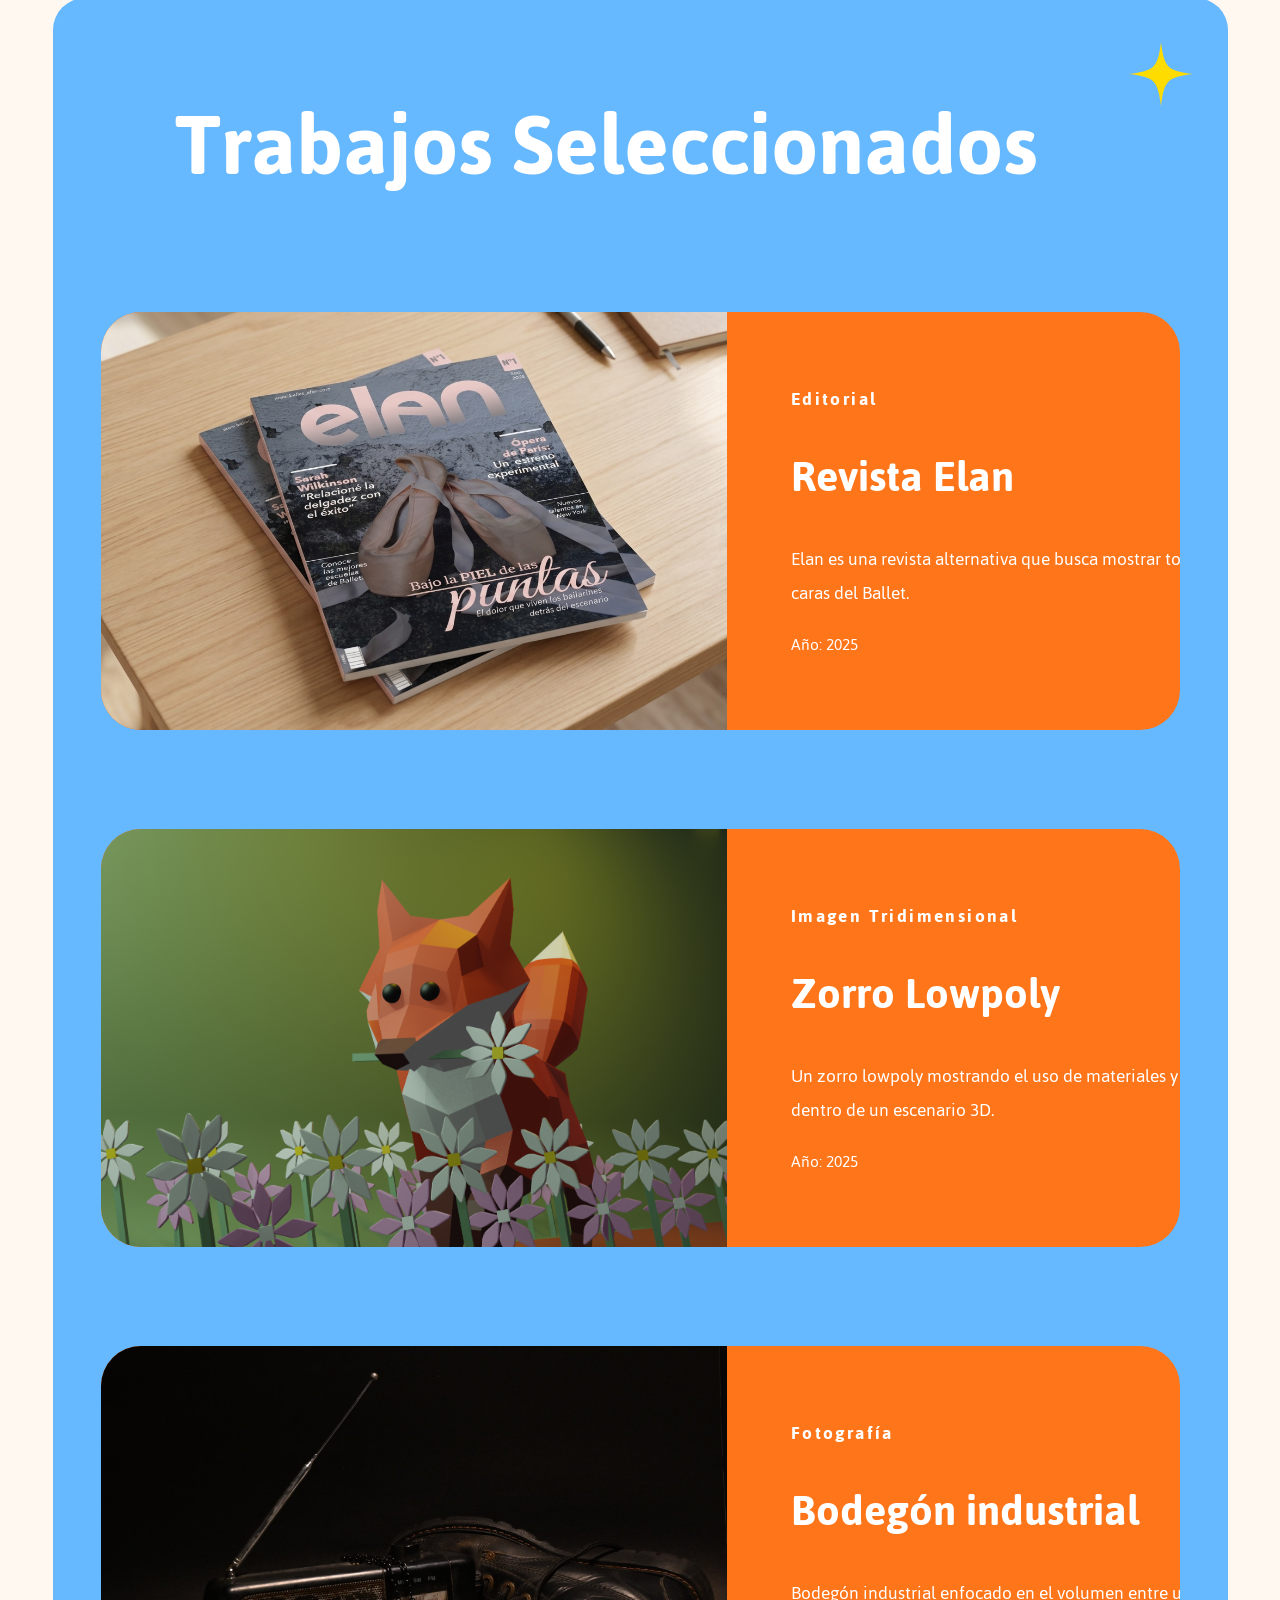
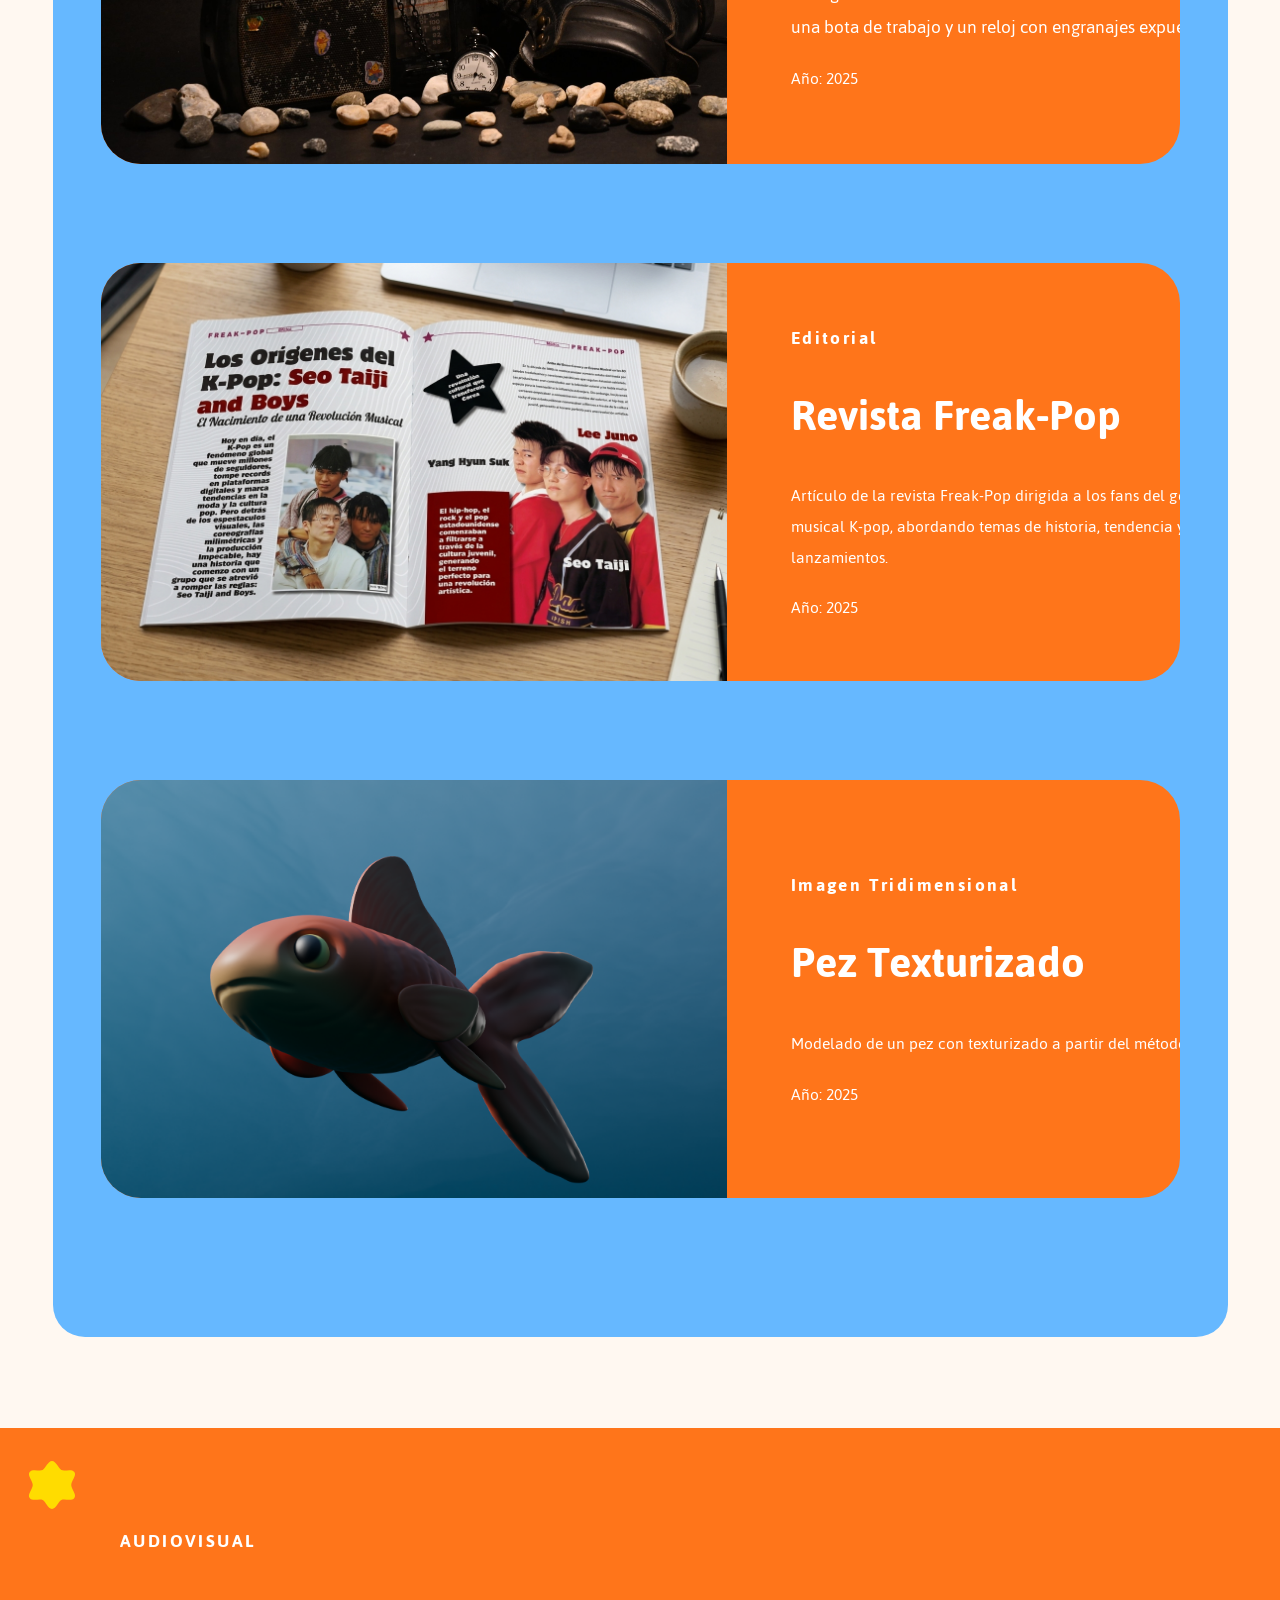
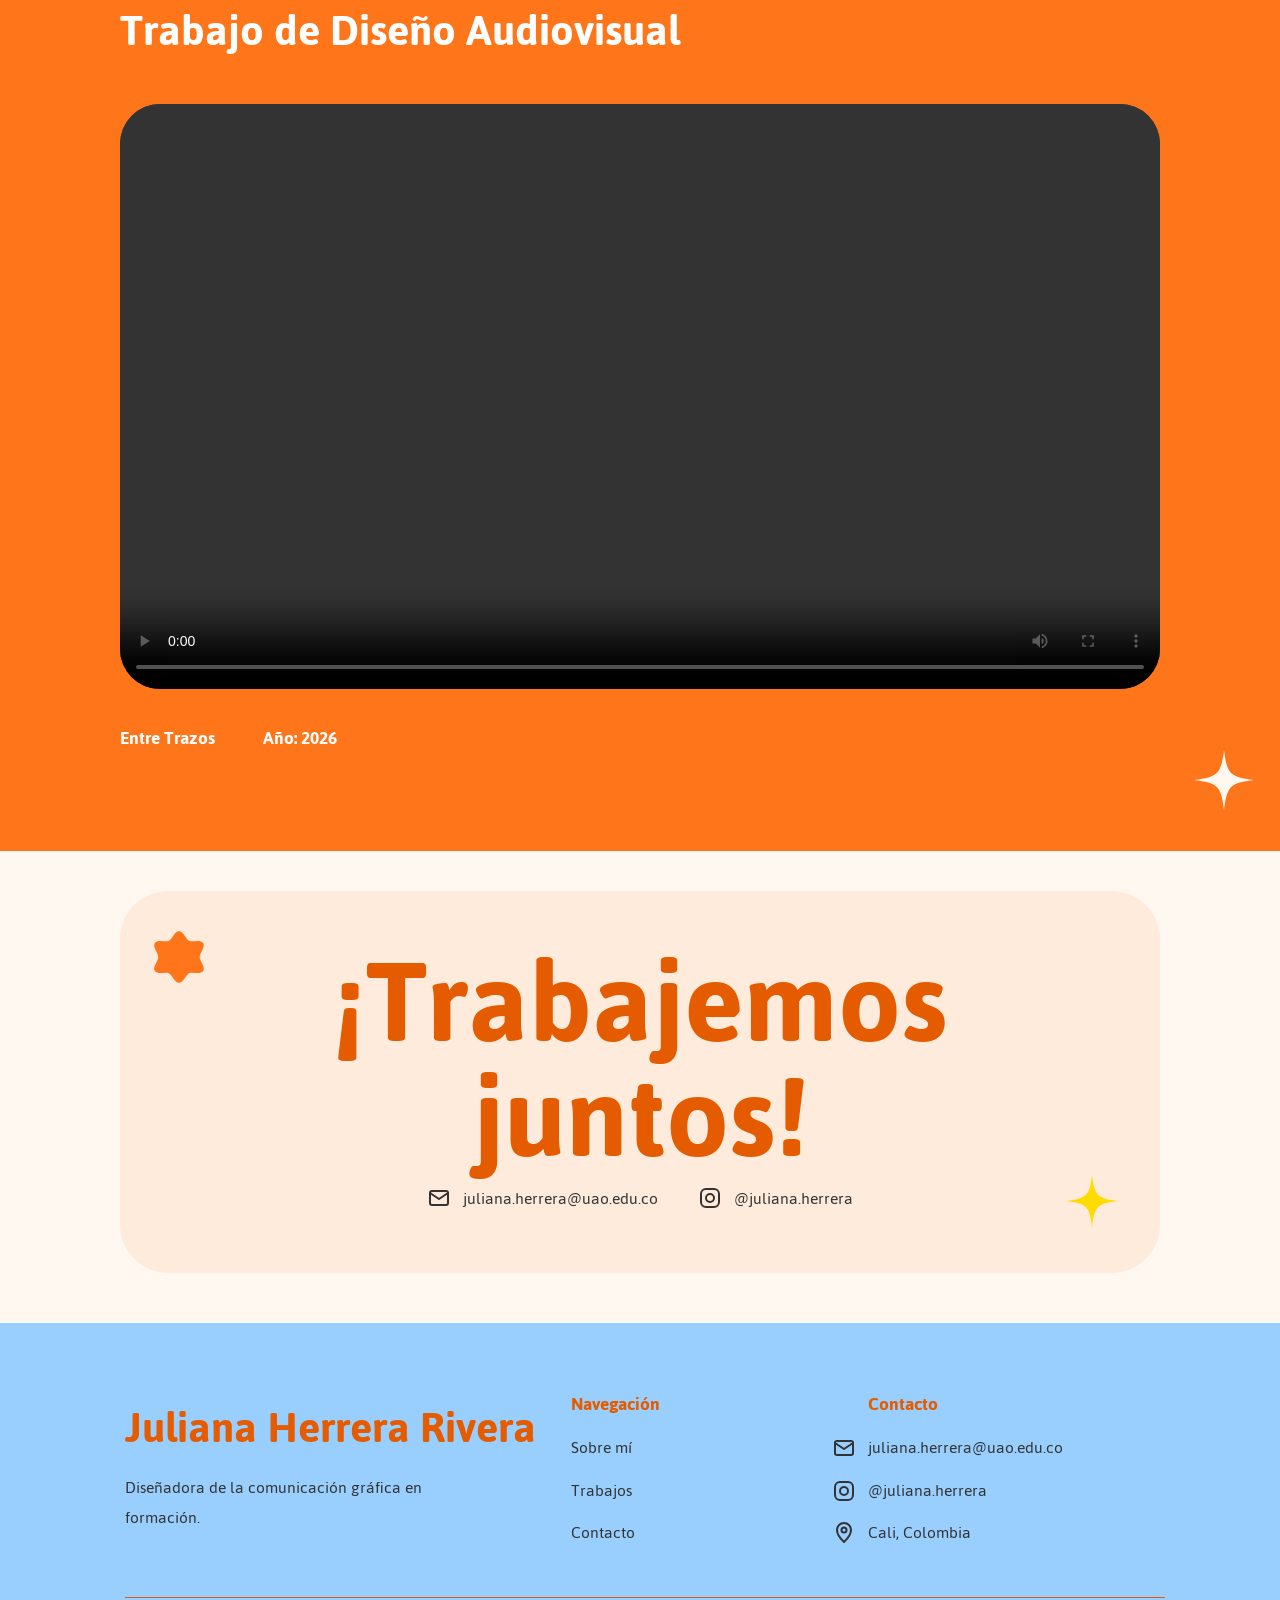
==== commit 93858b66: "Add files via upload" ====
--- a/Portafolio/index.html
+++ b/Portafolio/index.html
@@ -10,7 +10,7 @@
   <link rel="preconnect" href="https://fonts.gstatic.com" crossorigin>
   <link href="https://fonts.googleapis.com/css2?family=Jaldi:wght@400;700&display=swap" rel="stylesheet">
 
-  <link rel="stylesheet" href="estilos.css">
+  <link rel="stylesheet" href="styles.css">
 </head>
 
 <body>
@@ -88,7 +88,7 @@
 
           <div class="projects">
             <article class="project" aria-labelledby="p1">
-              <figure class="project__media"><img src="recursos/Mockup%20elan.jpg" alt="Mockup de la revista Elan: ejemplares impresos con portada de ballet sobre una mesa de madera" loading="lazy"></figure>
+              <figure class="project__media"><img src="recursos/revista-elan.jpg" alt="Mockup de la revista Elan: ejemplares impresos con portada de ballet sobre una mesa de madera" loading="lazy"></figure>
               <div class="project__body">
                 <p class="project__cat">Editorial</p>
                 <h3 id="p1">Revista Elan</h3>
@@ -98,7 +98,7 @@
             </article>
 
             <article class="project" aria-labelledby="p2">
-              <figure class="project__media"><img src="recursos/Zorro%20y%20flores.png" alt="Render 3D de un zorro naranja de estilo lowpoly sentado entre flores moradas y blancas" loading="lazy"></figure>
+              <figure class="project__media"><img src="recursos/zorro-lowpoly.png" alt="Render 3D de un zorro naranja de estilo lowpoly sentado entre flores moradas y blancas" loading="lazy"></figure>
               <div class="project__body">
                 <p class="project__cat">Imagen Tridimensional</p>
                 <h3 id="p2">Zorro Lowpoly</h3>
@@ -118,7 +118,7 @@
             </article>
 
             <article class="project" aria-labelledby="p4">
-              <figure class="project__media"><img src="recursos/Mouckup%20Freak%20pop.jpg" alt="Mockup de la revista Freak-Pop abierta en un artículo sobre los orígenes del K-pop, con fotos de grupos musicales" loading="lazy"></figure>
+              <figure class="project__media"><img src="recursos/revista-freak-pop.jpg" alt="Mockup de la revista Freak-Pop abierta en un artículo sobre los orígenes del K-pop, con fotos de grupos musicales" loading="lazy"></figure>
               <div class="project__body">
                 <p class="project__cat">Editorial</p>
                 <h3 id="p4">Revista Freak-Pop</h3>
@@ -128,7 +128,7 @@
             </article>
 
             <article class="project" aria-labelledby="p5">
-              <figure class="project__media"><img src="recursos/Pescado.png" alt="Render 3D de un pez rojizo con aletas negras y textura esculpida, sobre un fondo azul" loading="lazy"></figure>
+              <figure class="project__media"><img src="recursos/pez-texturizado.png" alt="Render 3D de un pez rojizo con aletas negras y textura esculpida, sobre un fondo azul" loading="lazy"></figure>
               <div class="project__body">
                 <p class="project__cat">Imagen Tridimensional</p>
                 <h3 id="p5">Pez Texturizado</h3>
@@ -147,7 +147,7 @@
         <p class="eyebrow">AUDIOVISUAL</p>
         <h2 id="titulo-video">Trabajo de Diseño Audiovisual</h2>
         <video controls playsinline preload="metadata" aria-label="Video Entre Trazos, trabajo de diseño audiovisual">
-          <source src="recursos/entre%20trazos_definitivo%20whatsapp.mp4" type="video/mp4">
+          <source src="recursos/entre-trazos.mp4" type="video/mp4">
           Tu navegador no puede reproducir este video.
         </video>
         <p class="ficha"><span>Entre Trazos</span><span>Año: 2026</span></p>
--- a/Portafolio/styles.css
+++ b/Portafolio/styles.css
@@ -0,0 +1,243 @@
+/* Portafolio · Juliana Herrera Rivera — estilos */
+
+/* =========================================================
+   1. TOKENS — valores exactos del Figma
+   ========================================================= */
+:root {
+  --naranja-900: #e55c00;
+  --naranja-700: #ff751a;
+  --naranja-200: #ffc299;
+  --azul-900:    #007ae5;
+  --azul-400:    #66b8ff;
+  --azul-300:    #80c3ff;
+  --azul-200:    #99cfff;
+  --amarillo-800:#ffdc00;
+  --amarillo-200:#fff199;
+  --gris-900:    #333333;
+  --blanco:      #ffffff;
+  --crema-100:   #fff8f1;
+  --crema-200:   #ffebdc;
+
+  --font: "Jaldi", system-ui, sans-serif;
+  --pad: 120px;
+}
+
+/* =========================================================
+   2. BASE
+   ========================================================= */
+*, *::before, *::after { box-sizing: border-box; }
+html { scroll-behavior: smooth; }
+body { margin: 0; font-family: var(--font); color: var(--gris-900); background: var(--crema-100); overflow-x: hidden; }
+img, video { display: block; max-width: 100%; }
+h1, h2, h3, p, figure, ul { margin: 0; }
+ul { padding: 0; list-style: none; }
+a { color: inherit; }
+section[id] { scroll-margin-top: 121px; }
+.wrap { position: relative; width: 100%; max-width: 1920px; margin: 0 auto; }
+
+/* Accesibilidad */
+:focus-visible { outline: 3px solid var(--azul-900); outline-offset: 4px; border-radius: 12px; }
+.sr-only { position: absolute; width: 1px; height: 1px; padding: 0; margin: -1px; overflow: hidden; clip: rect(0 0 0 0); white-space: nowrap; border: 0; }
+.skip-link { position: absolute; left: 16px; top: -100px; z-index: 100; background: var(--gris-900); color: var(--blanco); padding: 12px 20px; border-radius: 12px; font-weight: 700; text-decoration: none; }
+.skip-link:focus { top: 16px; }
+
+/* =========================================================
+   3. BOTÓN (Default #ff751a / #e55c00 — Hover con sombra de luz)
+   ========================================================= */
+.btn {
+  display: inline-flex; align-items: center; justify-content: center;
+  border-radius: 12px; font: 700 24px/1 var(--font); color: var(--blanco); text-decoration: none;
+  transition: box-shadow .3s ease-out, transform .3s ease-out;
+}
+.btn:hover { box-shadow: 0 0 28px 2px rgb(255 117 26 / .55), 0 8px 20px rgb(255 117 26 / .35); transform: translateY(-2px); }
+.btn:focus-visible { outline: none; box-shadow: 0 0 0 3px var(--blanco), 0 0 0 6px var(--gris-900); }
+.btn--header { background: var(--naranja-700); height: 32px; padding: 0 54px; }
+.btn--cta { background: var(--naranja-700); height: 73px; padding: 0 32px; }
+
+/* =========================================================
+   4. HEADER (121px)
+   ========================================================= */
+.site-header { position: sticky; top: 0; z-index: 50; background: var(--crema-100); }
+.site-header .wrap { height: 121px; display: grid; grid-template-columns: 420px 1fr; align-items: center; padding: 0 94px 0 var(--pad); }
+.logo { font-weight: 700; font-size: 24px; color: var(--naranja-900); text-decoration: none; white-space: nowrap; }
+.nav ul { display: flex; justify-content: space-between; align-items: center; }
+
+/* =========================================================
+   5. HERO (880px) + parallax
+   ========================================================= */
+.hero { position: relative; overflow: hidden; }
+.hero .wrap { height: 880px; }
+.hero__text { position: absolute; left: var(--pad); top: 140px; z-index: 3; }
+.eyebrow { font-weight: 700; font-size: 20px; color: var(--gris-900); }
+.hero h1 { margin-top: 96px; font-size: 128px; line-height: .86; font-weight: 700; color: var(--naranja-900); }
+.hero__lead { margin-top: 89px; width: 660px; font-size: 24px; line-height: 1.7; }
+.hero .btn--cta { margin-top: 27px; }
+
+.shape { position: absolute; }
+.shape--blob   { left: -260px; top: 380px; width: 560px; height: 560px; border-radius: 50%; background: var(--naranja-200); opacity: .61; }
+.shape--arch   { right: 60px; top: 40px; width: 760px; height: 820px; border-radius: 380px 380px 40px 40px; background: var(--azul-300); }
+.shape--circle { right: 500px; top: 457px; width: 420px; height: 420px; border-radius: 50%; background: var(--azul-900); }
+.hero__photo {
+  position: absolute; right: 140px; top: 120px; width: 600px; height: 760px; z-index: 2;
+  border: 20px solid var(--blanco); border-bottom: 0; border-radius: 300px 300px 0 0;
+  object-fit: cover; object-position: 46% 30%; background: var(--crema-200);
+}
+.parallax-layer { position: absolute; inset: 0; pointer-events: none; will-change: transform; }
+
+/* Íconos flotantes (muy poco movimiento) */
+.deco { position: absolute; pointer-events: none; z-index: 1; animation: flotar 3.6s ease-in-out infinite alternate; }
+.deco:nth-of-type(2n) { animation-delay: -1.8s; }
+.deco:nth-of-type(3n) { animation-duration: 4.4s; }
+@keyframes flotar { from { transform: translateY(0) rotate(0); } to { transform: translateY(-8px) rotate(10deg); } }
+
+/* =========================================================
+   6. SOBRE MÍ (340px)
+   ========================================================= */
+.about .wrap { padding: 48px 168px 0; min-height: 340px; display: flex; flex-direction: column; gap: 20px; }
+.about h2 { font-size: 48px; font-weight: 700; line-height: 1.7; color: var(--naranja-900); }
+.about h3 { font-size: 48px; font-weight: 700; line-height: 1.7; color: var(--gris-900); }
+.about p  { font-size: 24px; line-height: 1.7; max-width: 1584px; }
+
+/* =========================================================
+   7. TRABAJOS (Frame azul #66b8ff, cards #ff751a)
+   ========================================================= */
+.work { padding: 142px 0 91px; }
+.work__block { position: relative; margin: 0 52px 0 53px; background: var(--azul-400); border-radius: 32px; padding: 66px 0 139px; }
+.work h2 { margin-left: 122px; font-size: 96px; font-weight: 700; line-height: 1.7; color: var(--blanco); }
+.projects { display: flex; flex-direction: column; gap: 99px; width: 1524px; max-width: calc(100% - 64px); margin: 85px auto 0; }
+
+.project {
+  display: grid; grid-template-columns: 880px 1fr; height: 418px;
+  background: var(--naranja-700); border-radius: 40px; overflow: hidden;
+  outline: 3px solid transparent; outline-offset: -3px;
+  transition: transform .35s ease-out, box-shadow .35s ease-out, outline-color .35s ease-out;
+}
+.project:hover, .project:focus-within {
+  transform: scale(1.018);
+  outline-color: var(--amarillo-200);
+  box-shadow: 0 0 40px 4px rgb(255 102 0 / .65), 0 0 12px rgb(255 220 0 / .45);
+}
+.project__media { position: relative; overflow: hidden; }
+.project__media img { position: absolute; inset: 0; width: 100%; height: 100%; object-fit: cover; }
+.project__media img[src*="bodegon"] { object-position: 50% 85%; }  /* muestra la parte de abajo del bodegón */
+.project__body { display: flex; flex-direction: column; justify-content: center; padding: 0 64px; color: var(--blanco); }
+.project__cat { font-size: 20px; font-weight: 700; letter-spacing: .12em; line-height: 1.7; }
+.project__body h3 { margin-top: 20px; font-size: 48px; font-weight: 700; line-height: 1.7; }
+.project__body h3::after { content: ""; display: block; width: 0; height: 5px; border-radius: 3px; background: var(--amarillo-800); transition: width .35s ease-out; }
+.project:hover h3::after, .project:focus-within h3::after { width: 140px; }
+.project__desc { margin-top: 20px; width: 480px; max-width: 100%; font-size: 20px; line-height: 1.7; }
+.project__desc--sm { font-size: 18px; }
+.project__year { margin-top: 20px; font-size: 18px; line-height: 1.7; }
+
+/* =========================================================
+   8. VIDEO (#ff751a, 1382px)
+   ========================================================= */
+.video-section { position: relative; background: var(--naranja-700); color: var(--blanco); overflow: hidden; }
+.video-section .wrap { padding: 96px var(--pad); }
+.video-section .eyebrow { color: var(--blanco); letter-spacing: .12em; }
+.video-section h2 { margin-top: 32px; font-size: 48px; font-weight: 700; line-height: 1.7; }
+.video-section video { margin-top: 32px; width: 100%; aspect-ratio: 16 / 9; border-radius: 40px; background: var(--gris-900); object-fit: cover; }
+.video-section .ficha { margin-top: 32px; font-size: 20px; font-weight: 700; display: flex; gap: 48px; }
+
+/* =========================================================
+   9. CONTACTO
+   ========================================================= */
+.contact .wrap { padding: 40px var(--pad) 50px; }
+.contact__box { position: relative; background: var(--crema-200); border-radius: 48px; min-height: 382px; display: flex; flex-direction: column; align-items: center; justify-content: center; gap: 8px; padding: 48px; text-align: center; }
+.contact h2 { font-size: 128px; line-height: .9; font-weight: 700; color: var(--naranja-900); }
+.social { display: flex; flex-wrap: wrap; justify-content: center; gap: 12px 40px; }
+.social a { display: inline-flex; align-items: center; gap: 12px; font-size: 18px; text-decoration: none; overflow-wrap: anywhere; }
+.social a:hover { color: var(--naranja-900); text-decoration: underline; }
+.ico { width: 24px; height: 24px; flex: none; }
+
+/* =========================================================
+   10. FOOTER (#99cfff, 454px)
+   ========================================================= */
+.site-footer { background: var(--azul-200); }
+.site-footer .wrap { min-height: 454px; padding: 64px 115px 64px 125px; }
+.footer__cols { display: grid; grid-template-columns: 887px 564px 1fr; }
+.footer__logo { font-size: 48px; font-weight: 700; line-height: 1.7; color: var(--naranja-900); text-decoration: none; }
+.footer__bio { margin-top: 4px; width: 368px; font-size: 18px; line-height: 1.7; }
+.footer__col h2 { font-size: 20px; font-weight: 700; line-height: 1.7; color: var(--naranja-900); }
+.footer__col ul { margin-top: 12px; display: flex; flex-direction: column; gap: 12px; font-size: 18px; line-height: 1.7; }
+.footer__col a { text-decoration: none; }
+.footer__col a:hover { text-decoration: underline; }
+.footer__contact li { display: flex; align-items: center; gap: 12px; margin-left: -36px; }
+.footer__divider { margin-top: 48px; height: 1px; background: var(--naranja-900); border: 0; }
+
+/* =========================================================
+   11. RESPONSIVE (pantallas medianas y Mobile · iPhone 16)
+   ========================================================= */
+@media (max-width: 1700px) {
+  .site-header .wrap { grid-template-columns: auto 1fr; gap: 48px; padding-right: var(--pad); }
+  .nav ul { justify-content: flex-end; gap: 24px; }
+  .btn--header { padding: 0 32px; }
+  .projects { width: auto; margin-inline: 48px; }
+  .project { grid-template-columns: 58% 1fr; }
+  .footer__cols { grid-template-columns: 1.5fr 1fr 1fr; }
+  .hero h1 { font-size: clamp(64px, 7vw, 128px); }
+  .shape--arch { transform: scale(.8); transform-origin: top right; }
+  .shape--circle { transform: scale(.8); transform-origin: top right; right: 400px; }
+  .hero__photo { width: 480px; height: 608px; top: 100px; right: 112px; }
+}
+
+@media (max-width: 900px) {
+  :root { --pad: 20px; }
+  section[id] { scroll-margin-top: 72px; }
+  .site-header .wrap { height: 72px; padding: 0 var(--pad); grid-template-columns: 1fr auto; gap: 12px; }
+  .logo { font-size: 20px; white-space: normal; line-height: 1.1; }
+  .nav li:not(.nav__cta) { display: none; }   /* en Mobile solo queda Contáctame, como en el Figma */
+  .btn--header { height: 40px; padding: 0 16px; font-size: 20px; }
+
+  .hero .wrap { height: auto; display: flex; flex-direction: column; padding: 24px var(--pad) 48px; }
+  .hero__text { position: relative; left: 0; top: 0; }
+  .hero h1 { margin-top: 16px; font-size: 64px; }
+  .hero__lead { margin-top: 24px; width: auto; font-size: 18px; }
+  .hero .btn--cta { margin-top: 24px; width: 100%; height: 56px; }
+  .hero__visual { position: relative; height: 440px; margin-top: 32px; }
+  .shape--blob { display: none; }
+  .shape--arch { transform: none; right: 0; top: 0; width: 320px; height: 430px; border-radius: 160px 160px 24px 24px; }
+  .shape--circle { transform: none; right: auto; left: -20px; top: auto; bottom: 0; width: 200px; height: 200px; }
+  .hero__photo { right: 24px; top: 40px; width: 270px; height: 400px; border-width: 10px; border-radius: 135px 135px 0 0; }
+
+  .about .wrap { padding: 32px var(--pad) 48px; min-height: 0; gap: 12px; }
+  .about h2 { font-size: 40px; line-height: 1.2; }
+  .about h3 { font-size: 24px; line-height: 1.3; }
+  .about p { font-size: 18px; }
+
+  .work { padding: 0 0 48px; }
+  .work__block { margin: 0 12px; padding: 32px 0; border-radius: 32px; }
+  .work h2 { margin-left: 20px; font-size: 40px; line-height: 1.2; }
+  .projects { margin: 24px 12px 0; gap: 20px; }
+  .project { grid-template-columns: 1fr; height: auto; border-radius: 28px; }
+  .project__media { height: 260px; }
+  .project__body { padding: 24px 24px 32px; }
+  .project__body h3 { margin-top: 8px; font-size: 36px; line-height: 1.3; }
+  .project__desc { margin-top: 12px; font-size: 18px; width: auto; }
+  .project__year { margin-top: 12px; }
+
+  .video-section .wrap { padding: 48px var(--pad); }
+  .video-section h2 { margin-top: 12px; font-size: 36px; line-height: 1.2; }
+  .video-section video, .video-section .ficha { margin-top: 20px; }
+  .video-section video { border-radius: 24px; }
+
+  .contact .wrap { padding: 32px 12px 48px; }
+  .contact__box { min-height: 0; padding: 32px 20px; border-radius: 32px; gap: 16px; }
+  .contact h2 { font-size: 48px; }
+  .social { flex-direction: column; align-items: center; }
+
+  .site-footer .wrap { min-height: 0; padding: 48px var(--pad) 32px; }
+  .footer__cols { grid-template-columns: 1fr; gap: 32px; }
+  .footer__logo { font-size: 32px; line-height: 1.3; }
+  .footer__bio { margin-top: 8px; width: auto; }
+  .footer__contact li { margin-left: 0; }
+  .deco--desk { display: none; }
+  .deco--estrella-hero { left: auto !important; right: 24px; top: 26px !important; width: 32px !important; height: 32px !important; }
+}
+
+@media (prefers-reduced-motion: reduce) {
+  html { scroll-behavior: auto; }
+  .deco { animation: none; }
+  .parallax-layer { transform: none !important; }
+  .btn, .project, .project__body h3::after { transition: none; }
+}
